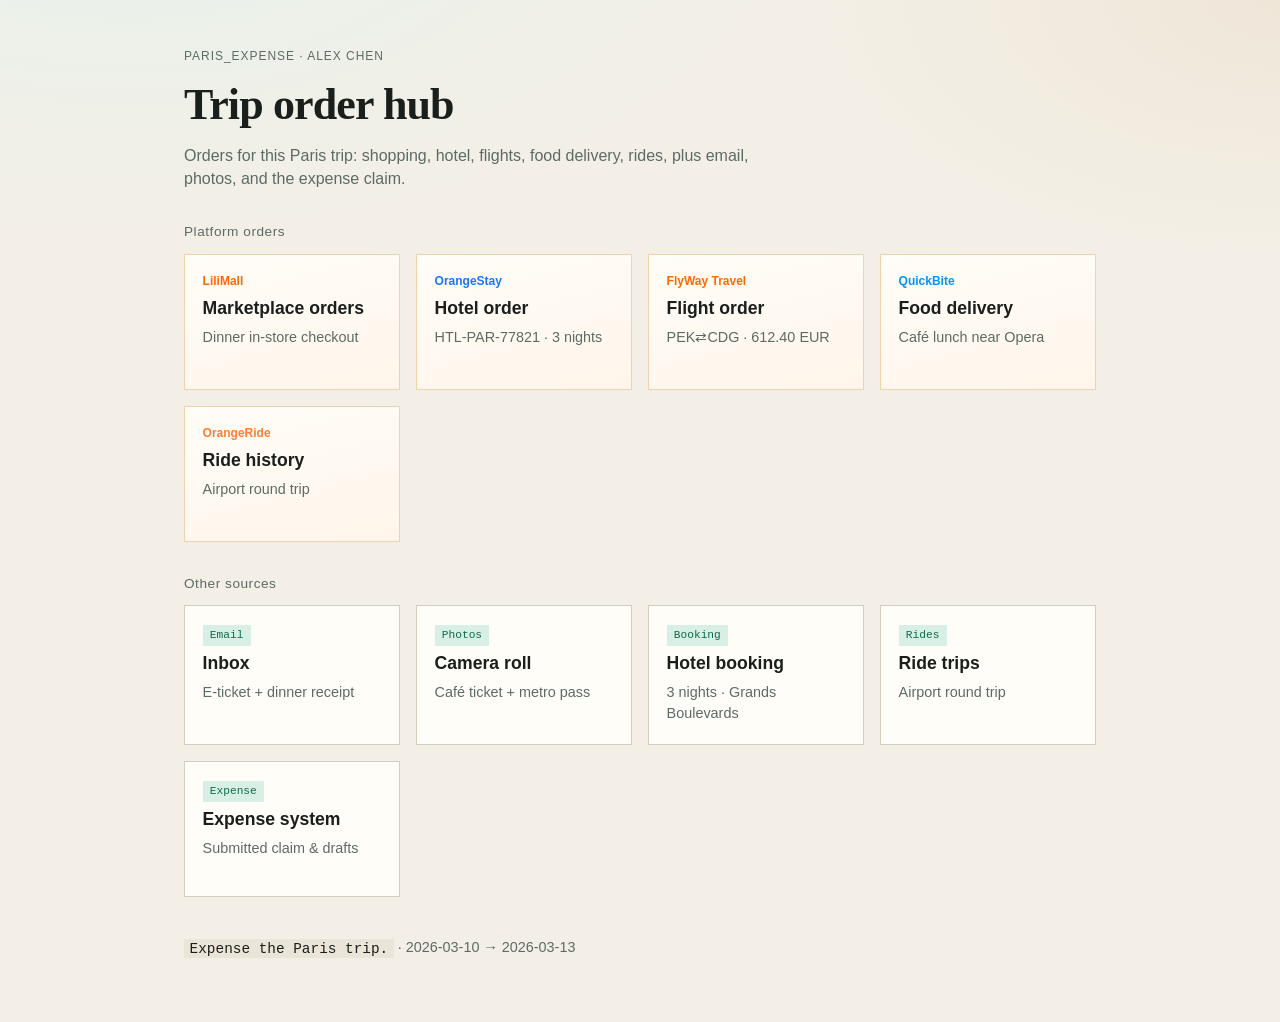
==== examples/paris_expense_demo/web_mocks/index.html @ 3c4f9779 "feat(examples): add paris_expense_demo multi-source collect/approve sample Adds a configurable Core " ====
<!DOCTYPE html>
<html lang="en">
<head>
  <meta charset="utf-8" />
  <meta name="viewport" content="width=device-width, initial-scale=1" />
  <title>Trip order hub — Paris</title>
  <link rel="stylesheet" href="shared.css" />
  <link rel="stylesheet" href="platforms.css" />
</head>
<body class="hub">
  <header class="hub-header">
    <p class="eyebrow">paris_expense · Alex Chen</p>
    <h1>Trip order hub</h1>
    <p class="lede">
      Orders for this Paris trip: shopping, hotel, flights, food delivery, rides,
      plus email, photos, and the expense claim.
    </p>
  </header>

  <p class="hub-section">Platform orders</p>
  <nav class="hub-grid">
    <a class="hub-card rich" href="mall.html">
      <span class="brand-fake">LiliMall</span>
      <strong>Marketplace orders</strong>
      <span>Dinner in-store checkout</span>
    </a>
    <a class="hub-card rich" href="hotel.html">
      <span class="brand-fake" style="color:#1677ff">OrangeStay</span>
      <strong>Hotel order</strong>
      <span>HTL-PAR-77821 · 3 nights</span>
    </a>
    <a class="hub-card rich" href="travel.html">
      <span class="brand-fake">FlyWay Travel</span>
      <strong>Flight order</strong>
      <span>PEK⇄CDG · 612.40 EUR</span>
    </a>
    <a class="hub-card rich" href="food.html">
      <span class="brand-fake" style="color:#0095ff">QuickBite</span>
      <strong>Food delivery</strong>
      <span>Café lunch near Opera</span>
    </a>
    <a class="hub-card rich" href="ride_app.html">
      <span class="brand-fake" style="color:#ff7e33">OrangeRide</span>
      <strong>Ride history</strong>
      <span>Airport round trip</span>
    </a>
  </nav>

  <p class="hub-section">Other sources</p>
  <nav class="hub-grid">
    <a class="hub-card" href="email.html">
      <span class="app-tag">Email</span>
      <strong>Inbox</strong>
      <span>E-ticket + dinner receipt</span>
    </a>
    <a class="hub-card" href="photos.html">
      <span class="app-tag">Photos</span>
      <strong>Camera roll</strong>
      <span>Café ticket + metro pass</span>
    </a>
    <a class="hub-card" href="booking.html">
      <span class="app-tag">Booking</span>
      <strong>Hotel booking</strong>
      <span>3 nights · Grands Boulevards</span>
    </a>
    <a class="hub-card" href="rides.html">
      <span class="app-tag">Rides</span>
      <strong>Ride trips</strong>
      <span>Airport round trip</span>
    </a>
    <a class="hub-card" href="expense.html">
      <span class="app-tag">Expense</span>
      <strong>Expense system</strong>
      <span>Submitted claim &amp; drafts</span>
    </a>
  </nav>

  <footer class="hub-foot">
    <code>Expense the Paris trip.</code>
    · 2026-03-10 → 2026-03-13
  </footer>
</body>
</html>
---- examples/paris_expense_demo/web_mocks/shared.css ----
:root {
  --ink: #1a1f1c;
  --muted: #5c6b63;
  --paper: #f3efe6;
  --panel: #fffdf8;
  --line: #d4cdc0;
  --accent: #0f6b4c;
  --accent-soft: #d8efe6;
  --warn: #8a4b12;
  --email: #1e4d8c;
  --photos: #7a3e6e;
  --booking: #0f6b4c;
  --rides: #9a3412;
  --expense: #374151;
  --display: "Iowan Old Style", "Palatino Linotype", Palatino, Georgia, serif;
  --sans: "Avenir Next", "Segoe UI", "Helvetica Neue", sans-serif;
  --mono: "IBM Plex Mono", "SF Mono", ui-monospace, monospace;
}

* { box-sizing: border-box; }
html, body { margin: 0; padding: 0; }
body {
  font-family: var(--sans);
  color: var(--ink);
  background:
    radial-gradient(1200px 600px at 10% -10%, #e7f2ec 0%, transparent 55%),
    radial-gradient(900px 500px at 100% 0%, #efe6d8 0%, transparent 50%),
    var(--paper);
  min-height: 100vh;
  line-height: 1.45;
}

a { color: inherit; text-decoration: none; }
.eyebrow {
  font-size: 0.75rem;
  letter-spacing: 0.08em;
  text-transform: uppercase;
  color: var(--muted);
  margin: 0 0 0.5rem;
}
h1, h2 {
  font-family: var(--display);
  font-weight: 600;
  letter-spacing: -0.02em;
  margin: 0 0 0.4rem;
}
.lede { color: var(--muted); max-width: 36rem; margin: 0; }

.hub { padding: 3rem 1.5rem 4rem; max-width: 960px; margin: 0 auto; }
.hub-header { margin-bottom: 2rem; }
.hub-header h1 { font-size: clamp(2rem, 4vw, 2.75rem); }
.hub-grid {
  display: grid;
  grid-template-columns: repeat(auto-fill, minmax(200px, 1fr));
  gap: 1rem;
}
.hub-card {
  background: var(--panel);
  border: 1px solid var(--line);
  padding: 1.15rem 1.1rem 1.25rem;
  display: flex;
  flex-direction: column;
  gap: 0.35rem;
  min-height: 8.5rem;
  transition: transform 120ms ease, border-color 120ms ease;
}
.hub-card:hover {
  transform: translateY(-2px);
  border-color: var(--accent);
}
.hub-card strong { font-size: 1.1rem; }
.hub-card span:last-child { color: var(--muted); font-size: 0.9rem; }
.app-tag {
  align-self: flex-start;
  font-family: var(--mono);
  font-size: 0.7rem;
  padding: 0.15rem 0.45rem;
  background: var(--accent-soft);
  color: var(--accent);
}
.hub-foot {
  margin-top: 2.5rem;
  color: var(--muted);
  font-size: 0.9rem;
}
.hub-foot code {
  font-family: var(--mono);
  color: var(--ink);
  background: #ebe4d8;
  padding: 0.1rem 0.35rem;
}

.app-shell { max-width: 820px; margin: 0 auto; padding: 1.25rem 1.25rem 3rem; }
.app-top {
  display: flex;
  align-items: center;
  justify-content: space-between;
  gap: 1rem;
  margin-bottom: 1.25rem;
  padding-bottom: 0.85rem;
  border-bottom: 1px solid var(--line);
}
.app-brand { display: flex; flex-direction: column; gap: 0.15rem; }
.app-brand .name { font-family: var(--display); font-size: 1.35rem; }
.back {
  font-size: 0.85rem;
  color: var(--muted);
  border: 1px solid var(--line);
  padding: 0.35rem 0.65rem;
  background: var(--panel);
}
.back:hover { border-color: var(--ink); color: var(--ink); }

.panel {
  background: var(--panel);
  border: 1px solid var(--line);
  padding: 1rem 1.1rem;
  margin-bottom: 0.85rem;
}
.panel h2 { font-size: 1.05rem; }
.meta {
  display: flex;
  flex-wrap: wrap;
  gap: 0.5rem 1rem;
  color: var(--muted);
  font-size: 0.85rem;
  margin: 0.35rem 0 0.75rem;
}
.meta b { color: var(--ink); font-weight: 600; }

.row {
  display: grid;
  grid-template-columns: 1fr auto;
  gap: 0.75rem;
  align-items: start;
  padding: 0.75rem 0;
  border-top: 1px dashed var(--line);
}
.row:first-of-type { border-top: none; padding-top: 0; }
.amount {
  font-family: var(--mono);
  font-size: 0.95rem;
  white-space: nowrap;
}
.pill {
  display: inline-block;
  font-size: 0.7rem;
  font-family: var(--mono);
  padding: 0.12rem 0.4rem;
  border: 1px solid var(--line);
  color: var(--muted);
  margin-right: 0.35rem;
}
.fake-note {
  margin-top: 1.5rem;
  font-size: 0.8rem;
  color: var(--warn);
}

/* per-app accent bars */
body[data-app="email"] .app-top { border-bottom-color: color-mix(in srgb, var(--email) 45%, var(--line)); }
body[data-app="email"] .app-brand .name { color: var(--email); }
body[data-app="photos"] .app-brand .name { color: var(--photos); }
body[data-app="booking"] .app-brand .name { color: var(--booking); }
body[data-app="rides"] .app-brand .name { color: var(--rides); }
body[data-app="expense"] .app-brand .name { color: var(--expense); }

.photo-grid {
  display: grid;
  grid-template-columns: 1fr 1fr;
  gap: 0.85rem;
}
@media (max-width: 560px) {
  .photo-grid { grid-template-columns: 1fr; }
}
.photo-tile {
  border: 1px solid var(--line);
  background: #ece7dc;
  min-height: 160px;
  display: flex;
  flex-direction: column;
  justify-content: flex-end;
  padding: 0.85rem;
  position: relative;
  overflow: hidden;
}
.photo-tile::before {
  content: "";
  position: absolute;
  inset: 0;
  opacity: 0.55;
  background:
    linear-gradient(160deg, transparent 30%, rgba(0,0,0,0.25)),
    repeating-linear-gradient(-18deg, #d9d0c0 0 8px, #cfc5b3 8px 16px);
}
.photo-tile > * { position: relative; }
.photo-tile .caption { font-size: 0.9rem; }
.photo-tile .amount { margin-top: 0.25rem; }

.status-ok {
  display: inline-block;
  background: var(--accent-soft);
  color: var(--accent);
  font-family: var(--mono);
  font-size: 0.75rem;
  padding: 0.2rem 0.45rem;
}
---- examples/paris_expense_demo/web_mocks/platforms.css ----
/* Platform skins for richer demo pages (parody brands, not real trademarks). */

.plat {
  --p-orange: #ff6a00;
  --p-orange-d: #e85d00;
  --p-bg: #f5f5f5;
  --p-card: #fff;
  --p-text: #333;
  --p-muted: #999;
  --p-green: #00b578;
  font-family: "PingFang SC", "Hiragino Sans GB", "Microsoft YaHei", sans-serif;
  background: var(--p-bg);
  color: var(--p-text);
  min-height: 100vh;
  margin: 0;
}

.plat a { color: inherit; text-decoration: none; }

.plat-top {
  background: linear-gradient(90deg, var(--p-orange), #ff9a3c);
  color: #fff;
  padding: 0.75rem 1rem 1rem;
  position: sticky;
  top: 0;
  z-index: 5;
  box-shadow: 0 2px 8px rgba(0,0,0,.12);
}
.plat-top.hotel { background: linear-gradient(90deg, #1677ff, #69b1ff); }
.plat-top.flight { background: linear-gradient(105deg, #ff6a00 0%, #ff3d6e 55%, #ff9a3c 100%); }
.plat-top.food { background: linear-gradient(90deg, #0095ff, #36cfc9); }
.plat-top.ride { background: linear-gradient(90deg, #ff7e33, #ffb347); }

.plat-top-row {
  display: flex;
  align-items: center;
  justify-content: space-between;
  gap: 0.75rem;
  max-width: 880px;
  margin: 0 auto;
}
.plat-logo {
  display: flex;
  align-items: center;
  gap: 0.5rem;
  font-weight: 700;
  font-size: 1.15rem;
}
.plat-logo .mark {
  width: 1.6rem;
  height: 1.6rem;
  border-radius: 0.35rem;
  background: rgba(255,255,255,.25);
  display: grid;
  place-items: center;
  font-size: 0.85rem;
}
.plat-nav {
  display: flex;
  gap: 0.85rem;
  font-size: 0.85rem;
  opacity: 0.95;
}
.plat-nav a:hover { text-decoration: underline; }
.plat-search {
  max-width: 880px;
  margin: 0.75rem auto 0;
  display: flex;
  background: #fff;
  border-radius: 999px;
  overflow: hidden;
}
.plat-search input {
  flex: 1;
  border: 0;
  padding: 0.55rem 1rem;
  font-size: 0.9rem;
  outline: none;
}
.plat-search button {
  border: 0;
  background: var(--p-orange-d);
  color: #fff;
  padding: 0 1.1rem;
  font-weight: 600;
  cursor: default;
}
.plat-top.hotel .plat-search button { background: #0958d9; }
.plat-top.food .plat-search button { background: #0077cc; }

.plat-wrap {
  max-width: 880px;
  margin: 0 auto;
  padding: 1rem 1rem 3rem;
}

.plat-tabs {
  display: flex;
  gap: 0.35rem;
  background: var(--p-card);
  border-radius: 0.5rem;
  padding: 0.35rem;
  margin-bottom: 0.85rem;
  box-shadow: 0 1px 3px rgba(0,0,0,.06);
}
.plat-tabs span {
  flex: 1;
  text-align: center;
  padding: 0.45rem;
  border-radius: 0.35rem;
  font-size: 0.88rem;
  color: var(--p-muted);
}
.plat-tabs .on {
  background: #fff7f0;
  color: var(--p-orange);
  font-weight: 600;
}
body.hotel-skin .plat-tabs .on {
  background: #e6f4ff;
  color: #1677ff;
}

.order-card {
  background: var(--p-card);
  border-radius: 0.65rem;
  padding: 0.95rem 1rem;
  margin-bottom: 0.75rem;
  box-shadow: 0 1px 4px rgba(0,0,0,.07);
}
.order-card .shop {
  display: flex;
  align-items: center;
  justify-content: space-between;
  font-size: 0.9rem;
  padding-bottom: 0.55rem;
  border-bottom: 1px solid #f0f0f0;
  margin-bottom: 0.65rem;
}
.order-card .shop strong { font-size: 0.95rem; }
.badge {
  font-size: 0.72rem;
  padding: 0.12rem 0.4rem;
  border-radius: 0.2rem;
  background: #fff1e6;
  color: var(--p-orange);
}
.badge.ok { background: #e8f8ef; color: var(--p-green); }
.badge.blue { background: #e6f4ff; color: #1677ff; }
.badge.gray { background: #f5f5f5; color: #666; }

.goods {
  display: grid;
  grid-template-columns: 72px 1fr auto;
  gap: 0.75rem;
  align-items: start;
}
.thumb {
  width: 72px;
  height: 72px;
  border-radius: 0.4rem;
  background: linear-gradient(135deg, #ffe7d1, #ffd0a8 40%, #ffb07a);
  position: relative;
  overflow: hidden;
}
.thumb.hotel { background: linear-gradient(160deg, #9ec5ff, #5b8def 45%, #1d4ed8); }
.thumb.flight { background: linear-gradient(140deg, #ffd6a8, #ff8a4c 50%, #e11d48); }
.thumb.food { background: linear-gradient(150deg, #b8f0ff, #40a9ff 55%, #0050b3); }
.thumb.ride { background: linear-gradient(150deg, #ffe0c2, #ff9f43 50%, #d35400); }
.thumb::after {
  content: attr(data-emoji);
  position: absolute;
  inset: 0;
  display: grid;
  place-items: center;
  font-size: 1.6rem;
}
.goods .title { font-size: 0.92rem; font-weight: 600; margin: 0 0 0.25rem; }
.goods .sub { font-size: 0.8rem; color: var(--p-muted); margin: 0; line-height: 1.4; }
.price {
  text-align: right;
  font-variant-numeric: tabular-nums;
  white-space: nowrap;
}
.price .now { color: #ff4d00; font-weight: 700; font-size: 1.05rem; }
.price .unit { font-size: 0.75rem; color: var(--p-muted); }
.price .old {
  font-size: 0.75rem;
  color: #bbb;
  text-decoration: line-through;
}

.order-foot {
  display: flex;
  justify-content: space-between;
  align-items: center;
  margin-top: 0.75rem;
  padding-top: 0.65rem;
  border-top: 1px dashed #eee;
  font-size: 0.85rem;
}
.order-foot .actions { display: flex; gap: 0.4rem; }
.btn {
  border: 1px solid #ddd;
  background: #fff;
  border-radius: 999px;
  padding: 0.28rem 0.75rem;
  font-size: 0.78rem;
  color: #555;
}
.btn.primary {
  border-color: var(--p-orange);
  color: var(--p-orange);
  background: #fff7f0;
}
.btn.primary-blue {
  border-color: #1677ff;
  color: #1677ff;
  background: #e6f4ff;
}

.hero-banner {
  border-radius: 0.65rem;
  padding: 1.1rem 1.15rem;
  margin-bottom: 0.85rem;
  color: #fff;
  background:
    radial-gradient(600px 200px at 90% 0%, rgba(255,255,255,.25), transparent),
    linear-gradient(120deg, #ff6a00, #ff3d6e);
}
.hero-banner.hotel {
  background:
    radial-gradient(600px 200px at 90% 0%, rgba(255,255,255,.25), transparent),
    linear-gradient(120deg, #1677ff, #36cfc9);
}
.hero-banner h1 {
  margin: 0 0 0.35rem;
  font-size: 1.35rem;
  font-weight: 700;
}
.hero-banner p { margin: 0; opacity: 0.92; font-size: 0.9rem; }

.kv {
  display: grid;
  grid-template-columns: 5.5rem 1fr;
  gap: 0.35rem 0.5rem;
  font-size: 0.86rem;
  margin: 0.65rem 0 0;
}
.kv span:nth-child(odd) { color: var(--p-muted); }

.chip-row {
  display: flex;
  flex-wrap: wrap;
  gap: 0.4rem;
  margin: 0.65rem 0 0;
}
.chip {
  font-size: 0.72rem;
  background: #f5f5f5;
  color: #666;
  padding: 0.2rem 0.5rem;
  border-radius: 0.25rem;
}

.plat-note {
  margin-top: 1.25rem;
  font-size: 0.78rem;
  color: #b45309;
  background: #fffbeb;
  border: 1px solid #fde68a;
  border-radius: 0.5rem;
  padding: 0.65rem 0.75rem;
}

.hub-section {
  margin: 2rem 0 0.75rem;
  font-size: 0.85rem;
  color: var(--muted);
  letter-spacing: 0.04em;
}
.hub-card .brand-fake {
  font-size: 0.75rem;
  color: #ff6a00;
  font-weight: 600;
}
.hub-card.rich {
  background: linear-gradient(165deg, #fffdf8, #fff5eb);
  border-color: #f0d2b0;
}
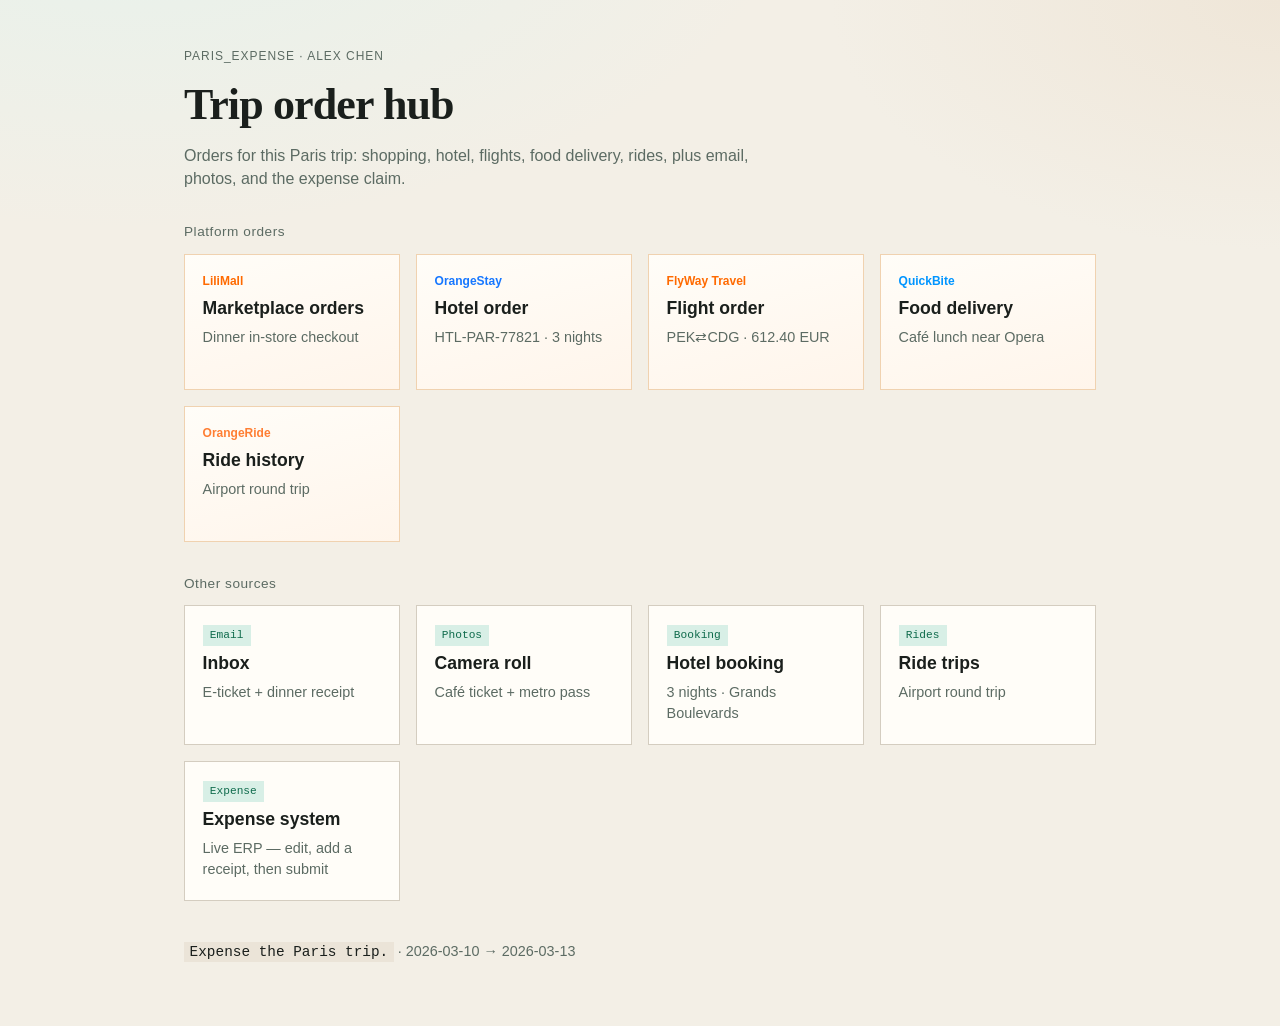
==== commit badd1879: "feat(examples): recall memory and approve the expense claim on a mock ERP page Make paris_expense_de" ====
--- a/examples/paris_expense_demo/web_mocks/index.html
+++ b/examples/paris_expense_demo/web_mocks/index.html
@@ -71,7 +71,7 @@
     <a class="hub-card" href="expense.html">
       <span class="app-tag">Expense</span>
       <strong>Expense system</strong>
-      <span>Submitted claim &amp; drafts</span>
+      <span>Live ERP — edit, add a receipt, then submit</span>
     </a>
   </nav>
 
--- a/examples/paris_expense_demo/web_mocks/platforms.css
+++ b/examples/paris_expense_demo/web_mocks/platforms.css
@@ -288,3 +288,170 @@
   background: linear-gradient(165deg, #fffdf8, #fff5eb);
   border-color: #f0d2b0;
 }
+
+.erp-banner {
+  border-radius: 0.5rem;
+  padding: 0.75rem 0.9rem;
+  margin-bottom: 0.85rem;
+  font-size: 0.9rem;
+  font-weight: 600;
+}
+.erp-banner.wait { background: #f3f4f6; color: #4b5563; }
+.erp-banner.work { background: #eff6ff; color: #1d4ed8; }
+.erp-banner.ready { background: #fff7ed; color: #c2410c; }
+.erp-banner.ok { background: #ecfdf5; color: #047857; }
+.erp-banner.bad { background: #fef2f2; color: #b91c1c; }
+
+.erp-card {
+  background: #fff;
+  border-radius: 0.65rem;
+  box-shadow: 0 1px 3px rgba(0,0,0,.06);
+  padding: 1rem 1.05rem 1.1rem;
+}
+.erp-grid {
+  display: grid;
+  grid-template-columns: 1fr 1fr;
+  gap: 0.65rem 0.85rem;
+  margin-bottom: 1rem;
+}
+.erp-grid label {
+  display: flex;
+  flex-direction: column;
+  gap: 0.25rem;
+  font-size: 0.75rem;
+  color: #6b7280;
+}
+.erp-grid input {
+  border: 1px solid #e5e7eb;
+  border-radius: 0.35rem;
+  padding: 0.45rem 0.55rem;
+  font-size: 0.92rem;
+  color: #111827;
+  background: #f9fafb;
+}
+.erp-table {
+  width: 100%;
+  border-collapse: collapse;
+  font-size: 0.85rem;
+}
+.erp-table th {
+  text-align: left;
+  font-size: 0.72rem;
+  color: #9ca3af;
+  font-weight: 600;
+  padding: 0.35rem 0.4rem;
+  border-bottom: 1px solid #e5e7eb;
+}
+.erp-table td {
+  padding: 0.5rem 0.4rem;
+  border-bottom: 1px solid #f3f4f6;
+  vertical-align: top;
+}
+.erp-table .num { text-align: right; font-variant-numeric: tabular-nums; white-space: nowrap; }
+.erp-table .mono { font-family: ui-monospace, SFMono-Regular, Menlo, monospace; font-size: 0.75rem; color: #6b7280; }
+.erp-table .empty td { color: #9ca3af; text-align: center; padding: 1.4rem 0.5rem; }
+.erp-foot {
+  display: flex;
+  justify-content: space-between;
+  align-items: center;
+  gap: 1rem;
+  margin-top: 0.9rem;
+}
+.erp-total { font-weight: 700; font-size: 1.05rem; }
+.erp-claim { font-size: 0.78rem; color: #6b7280; margin-top: 0.15rem; }
+.erp-submit {
+  border: 0;
+  background: #111827;
+  color: #fff;
+  border-radius: 999px;
+  padding: 0.55rem 1.1rem;
+  font-weight: 600;
+  cursor: pointer;
+}
+.erp-submit:disabled { opacity: 0.45; cursor: not-allowed; }
+.erp-cancel {
+  border: 1px solid #d1d5db;
+  background: #fff;
+  color: #4b5563;
+  border-radius: 999px;
+  padding: 0.55rem 1.1rem;
+  font-weight: 600;
+  cursor: pointer;
+}
+.erp-cancel:disabled { opacity: 0.45; cursor: not-allowed; }
+.erp-btns { display: flex; gap: 0.5rem; align-items: center; }
+.erp-del {
+  border: 0;
+  background: #fef2f2;
+  color: #b91c1c;
+  border-radius: 999px;
+  padding: 0.25rem 0.6rem;
+  font-size: 0.75rem;
+  cursor: pointer;
+}
+.erp-table input,
+.erp-table select {
+  width: 100%;
+  border: 1px solid #e5e7eb;
+  border-radius: 0.3rem;
+  padding: 0.28rem 0.35rem;
+  font: inherit;
+  background: #fff;
+}
+.erp-table input.mono { font-family: ui-monospace, SFMono-Regular, Menlo, monospace; font-size: 0.75rem; }
+.erp-add {
+  margin-top: 1rem;
+  padding-top: 0.85rem;
+  border-top: 1px dashed #e5e7eb;
+}
+.erp-add h2 { font-size: 0.88rem; margin: 0 0 0.55rem; }
+.erp-add-grid {
+  display: grid;
+  grid-template-columns: 1fr 1fr 1fr 1fr;
+  gap: 0.5rem 0.65rem;
+}
+.erp-add-grid label {
+  display: flex;
+  flex-direction: column;
+  gap: 0.2rem;
+  font-size: 0.72rem;
+  color: #6b7280;
+}
+.erp-add-grid .span2 { grid-column: span 2; }
+.erp-add-grid input,
+.erp-add-grid select {
+  border: 1px solid #e5e7eb;
+  border-radius: 0.3rem;
+  padding: 0.35rem 0.45rem;
+  font: inherit;
+}
+.erp-add-btn {
+  margin-top: 0.65rem;
+  border: 1px solid #374151;
+  background: #fff;
+  color: #111827;
+  border-radius: 999px;
+  padding: 0.4rem 0.9rem;
+  font-weight: 600;
+  cursor: pointer;
+}
+.erp-memory {
+  margin-top: 1rem;
+  background: #fff;
+  border-radius: 0.65rem;
+  padding: 0.85rem 1rem;
+  box-shadow: 0 1px 3px rgba(0,0,0,.06);
+}
+.erp-memory h2 { font-size: 0.9rem; margin: 0 0 0.45rem; }
+.erp-memory ul { margin: 0; padding-left: 1.1rem; color: #4b5563; font-size: 0.85rem; }
+.erp-memory li { margin: 0.25rem 0; }
+.erp-memory li.f-policy { color: #b45309; }
+.erp-memory li.f-missing { color: #b91c1c; }
+.erp-memory li.f-info { color: #047857; }
+@media (max-width: 640px) {
+  .erp-grid { grid-template-columns: 1fr; }
+  .erp-add-grid { grid-template-columns: 1fr 1fr; }
+  .erp-add-grid .span2 { grid-column: span 2; }
+  .erp-foot { flex-direction: column; align-items: stretch; }
+}
+
